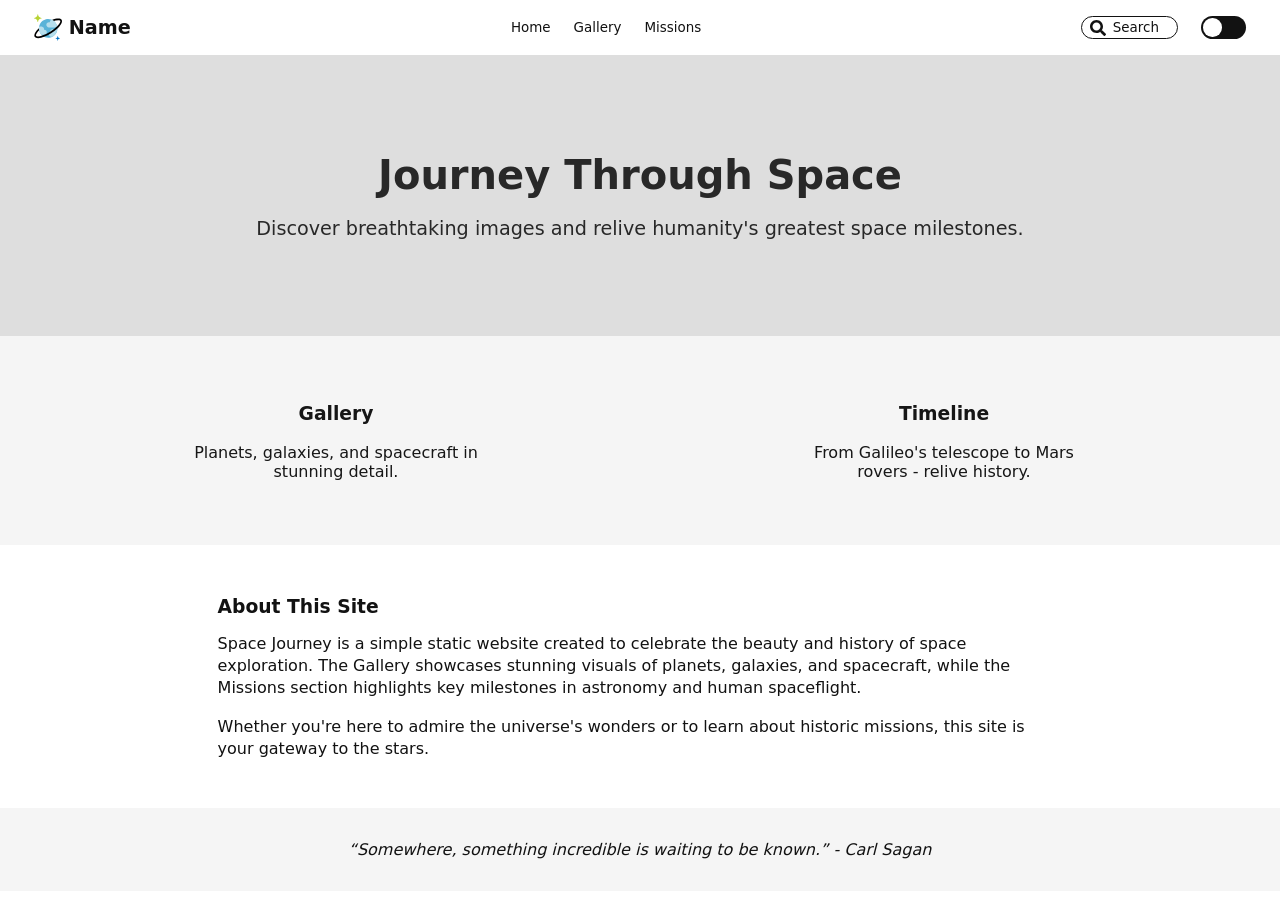
==== index.html @ 2eaf21ef "moved from pages folder" ====
<!DOCTYPE html>
<html lang="en">

<head>
    <meta charset="UTF-8">
    <meta name="viewport" content="width=device-width, initial-scale=1.0">
    <meta name="description" content="Design of a static website about Space for hands-on web development practice.">
    <link rel="stylesheet" href="../style/style.css">
    <link rel="stylesheet" href="../navbar/ham_menu.css">
    <link rel="stylesheet" href="../navbar/search_bar.css">
    <link rel="stylesheet" href="../navbar/search_result.css">
    <link rel="stylesheet" href="../theme/switch_theme.css">
    <link rel="stylesheet" href="../navbar/navbar.css">
    <link rel="stylesheet" href="../home/home.css">
    <title>CosmosCraft - Home</title>
    <link rel="icon" type="image/x-icon" href="../img/icon/cosmos.svg">
</head>

<body>
    <nav>
        <!-- Hamburger Menu Button (left) -->
        <button class="menu-toggle" id="menuToggle">
            <div class="hamburger"></div>
        </button>

        <!-- Brand / Logo (center) -->
        <div class="nav-left">
            <ul>
                <li>
                    <a href="index.html">
                        <img src="../img/icon/cosmos.svg" alt="logo" class="brand-logo">
                    </a>
                    <span>
                        <a href="index.html">Name</a>
                    </span>
                </li>
            </ul>
        </div>

        <!-- Navigation Links (collapsible centre menu) -->
        <div class="nav-center">
            <ul>
                <li><a href="index.html">Home</a></li>
                <li><a href="gallery.html">Gallery</a></li>
                <li><a href="missions.html">Missions</a></li>
            </ul>
        </div>

        <!-- Search / Theme (right) -->
        <div class="nav-right">
            <ul>
                <li class="search-container">
                    <div class="search-box" id="searchBox">
                        <div class="search-icon"></div>
                        <span class="search-label">Search</span>
                        <input type="text" id="searchInput" placeholder="Search..." autocomplete="off">
                        <button class="cancel" id="cancelBtn"></button>
                    </div>
                    <!-- Dropdown results -->
                    <div class="search-results" id="searchResults"></div>
                </li>
                <li>
                    <button class="theme-toggle" id="themeToggle">
                        <div class="toggle-circle"></div>
                    </button>
                </li>
            </ul>
        </div>
    </nav>

    <!-- Hero Section -->
    <section class="main-heading">
        <h2>Journey Through Space</h2>
        <p>Discover breathtaking images and relive humanity's greatest space milestones.</p>
    </section>

    <!-- Highlights -->
    <section class="highlights">
        <div class="highlight">
            <h3>Gallery</h3>
            <p>Planets, galaxies, and spacecraft in stunning detail.</p>
        </div>
        <div class="highlight">
            <h3>Timeline</h3>
            <p>From Galileo's telescope to Mars rovers - relive history.</p>
        </div>
    </section>
    <section class="content">
        <h3>About This Site</h3>
        <p>
            Space Journey is a simple static website created to celebrate the beauty and history of space exploration.
            The Gallery showcases stunning visuals of planets, galaxies, and spacecraft, while the Missions section
            highlights key milestones in astronomy and human spaceflight.
        </p>
        <p>
            Whether you're here to admire the universe's wonders or to learn about historic missions,
            this site is your gateway to the stars.
        </p>
    </section>

    <!-- Footer -->
    <footer>
        <p>“Somewhere, something incredible is waiting to be known.” - Carl Sagan</p>
    </footer>

    <!-- scripts -->
    <script src="../navbar/hamburger_menu.js"></script>
    <script src="../navbar/serach.js"></script>
    <script src="../theme/switch_theme.js"></script>
</body>

</html>
---- style/style.css ----
:root {
    --main-heading-font: Verdana, Geneva, Tahoma, sans-serif;
    --main-body-font: 'Franklin Gothic Medium', 'Arial Narrow', Arial, sans-serif;
    --close-icon: "\2716";

    --page-bg: rgb(255, 255, 255);
    --primary-text-color: rgb(18, 18, 18);
    --secondary-text-color: rgb(68, 68, 68);
    --border-color: rgb(176, 176, 176);
    --hover-color: rgb(160, 160, 160);
    --button-color: rgb(136, 136, 136);
    --overlay-color: rgba(250, 250, 250, 0.99);
    --overlay-secondary-color: rgba(245, 245, 245, 0.99);
}

body {
    margin: 0;
    padding: 0;
    font-family: system-ui, -apple-system, BlinkMacSystemFont, 'Segoe UI', Roboto, Oxygen, Ubuntu, Cantarell, 'Open Sans', 'Helvetica Neue', sans-serif;
    background-color: var(--page-bg);
    color: var(--primary-text-color);
}

body.dark-theme {
    --page-bg: rgb(18, 18, 18);
    --primary-text-color: rgb(224, 224, 224);
    --secondary-text-color: rgb(176, 176, 176);
    --border-color: rgb(68, 68, 68);
    --overlay-color: rgb(23, 23, 23, 0.99);
    --overlay-secondary-color: rgb(28, 28, 28, 0.99);
}

.background {
    background-color: var(--page-bg);
}

.icon {
    display: inline-block;
    width: 1.5rem;
    height: 1.5rem;
    vertical-align: middle;
}

.text_link {
    display: inline-block;
    font-family: var(--main-body-font);
    font-size: small;
    font-style: italic;
}
---- navbar/ham_menu.css ----
/* ===== HAMBURGER MENU BUTTON ===== */
.menu-toggle {
    display: none;
    /* Hidden on desktop */
    background-color: transparent;
    border: none;
    cursor: pointer;
    padding: 0.2rem;
    z-index: 11;
}

.hamburger {
    display: block;
    width: 1.5rem;
    height: 0.15rem;
    border-radius: 2px;
    background-color: var(--primary-text-color);
    /* middle bar */
    position: relative;
    transition: all 0.3s ease;
}

.hamburger::before,
.hamburger::after {
    content: '';
    position: absolute;
    width: 100%;
    height: 0.15rem;
    border-radius: 2px;
    background-color: var(--primary-text-color);
    left: 0;
    transition: all 0.3s ease;
}

.hamburger::before {
    top: -5px;
}

.hamburger::after {
    top: 5px;
}

/* Hamburger animation when active */
.menu-toggle.active .hamburger {
    background-color: transparent;
}

.menu-toggle.active .hamburger::before {
    top: 0;
    transform: rotate(45deg);
}

.menu-toggle.active .hamburger::after {
    top: 0;
    transform: rotate(-45deg);
}

.menu-toggle:hover {
  background-color: transparent; /* keep it clear */
  box-shadow: none;              /* remove default focus/hover shadow */
}
---- navbar/search_bar.css ----
/* Container for positioning context */
.search-container {
  position: relative;
  /* This creates positioning context */
  display: inline-block;
  /* Maintains space even when search-box is absolute */
  min-width: fit-content;
  /* Reserves minimum space */
}

.search-box {
  display: flex;
  align-items: center;
  justify-content: center;
  background-color: var(--nav-bg);
  border-radius: 9999px;
  padding: 2px 8px;
  border: 1px solid var(--primary-text-color);
  cursor: pointer;
  gap: 0.4rem;
  width: fit-content;
  margin: 0;
  transition: all 0.3s cubic-bezier(0.4, 0, 0.2, 1);
  /* Smoother easing */
  position: relative;
  /* Always positioned, just changes to absolute */
}

/* Expanded state - floats over navbar, expands LEFT */
.search-box.expanded {
  position: absolute;
  right: 0;
  /* Anchor to right edge, expands leftward */
  top: 50%;
  transform: translateY(-50%);
  transform-origin: right left;
  width: var(--dynamic-width);
  /* Fixed width when expanded */
  z-index: 12;
  /* Above other elements */
  background-color: var(--nav-bg);
  /* Match navbar background */
}

.search-label {
  font-size: var(--nav-font-size);
  color: var(--primary-text-color);
  transition: opacity 0.25s ease, width 0.25s ease;
  /* Faster transition */
  white-space: nowrap;
}

.search-icon {
  width: 1rem;
  height: 1rem;
  background-color: var(--primary-text-color);
  -webkit-mask: url("../img/icon/search-solid.svg") no-repeat center;
  mask: url("../img/icon/search-solid.svg") no-repeat center;
  -webkit-mask-size: contain;
  mask-size: contain;
}

.search-box.expanded .search-label {
  opacity: 0;
  width: 0;
  pointer-events: none;
}

.search-box input {
  border: none;
  outline: none;
  background: transparent;
  font-size: var(--nav-font-size);
  color: var(--primary-text-color);
  width: 0;
  opacity: 0;
  transition: opacity 0.3s ease 0.1s, width 0.3s ease;
}

.search-box.expanded input {
  width: 100%;
  /* Fill available space */
  flex: 1;
  /* Take remaining space */
  opacity: 1;
}

.search-box .cancel {
  border: none;
  background: transparent;
  color: var(--primary-text-color);
  cursor: pointer;
  display: none;
  flex-shrink: 0;
  /* Don't shrink */
  font-size: 1rem;
}

.search-box.expanded .cancel {
  display: inline-flex;
  align-items: center;
}

.cancel::before {
  content: var(--close-icon);
  color: var(--primary-text-color);
  font-size: 1rem;
}


/* Ensure icons don't shrink */
.search-box {
  flex-shrink: 0;
  display: flex;
  align-items: center;
}

/* ===== HIDE CENTER ELEMENTS WHEN SEARCH IS ACTIVE ===== */

/* Desktop (>768px): Hide nav-center (navigation links) */
@media (min-width: 769px) {

  .search-box.expanded~* .nav-center,
  nav:has(.search-box.expanded) .nav-center {
    opacity: 0;
    visibility: hidden;
    pointer-events: none;
    transition: opacity 0.2s ease, visibility 0.2s ease;
  }
}

/* Mobile/Tablet (≤768px): Hide nav-left (brand/logo) */
@media (max-width: 768px) {
  nav:has(.search-box.expanded) .nav-left {
    opacity: 0;
    visibility: hidden;
    pointer-events: none;
    transition: opacity 0.2s ease, visibility 0.2s ease;
  }

  /* Keep hamburger menu visible */
  nav:has(.search-box.expanded) .menu-toggle {
    opacity: 1;
    visibility: visible;
    pointer-events: auto;
  }
}

nav:has(.search-box.expanded)::before {
  content: '';
  position: absolute;
  top: 0;
  left: 0;
  right: 0;
  bottom: 0;
  background: var(--nav-bg);
  opacity: 0.95;
  z-index: 11;
  pointer-events: none;
}

nav:has(.search-box.expanded) .search-box {
  z-index: 12;
}
---- navbar/search_result.css ----
/* Search Results Dropdown */
.search-results {
    position: absolute;
    top: calc(100% + 8px);
    right: 0;
    width: var(--dynamic-width);
    background-color: var(--overlay-color);
    border: 1px solid var(--primary-text-color);
    border-radius: 0.5rem;
    overflow: hidden;
    z-index: 100;
    display: none;
    /* Hidden by default */
    max-height: 400px;
    overflow-y: auto;
}

.search-results.visible {
    display: block;
}

/* No results message */
.search-no-results {
    padding: 1rem;
    text-align: center;
    color: var(--primary-text-color);
    font-size: var(--nav-font-size);
}

/* Individual result item */
.search-result-item {
    display: flex;
    align-items: center;
    gap: 0.75rem;
    padding: 0.6rem 1rem;
    cursor: pointer;
    transition: background-color 0.2s ease;
    text-decoration: none;
    color: var(--primary-text-color);
}

.search-result-item:hover {
    background-color: var(--color-hover);
}

/* Thumbnail in result */
.search-result-item img {
    width: 2.5rem;
    height: auto;
    object-fit: cover;
    border-radius: 0.25rem;
    flex-shrink: 0;
}

/* Result text */
.search-result-text {
    display: flex;
    flex-direction: column;
    gap: 0.2rem;
}

.search-result-title {
    font-size: 0.9rem;
    font-weight: bold;
    color: var(--primary-text-color);
}

.search-result-desc {
    font-size: 0.8rem;
    opacity: 0.7;
}

/* Highlight matched text */
.search-result-title mark,
.search-result-desc mark {
    background-color: yellow;
    color: black;
    border-radius: 2px;
    padding: 0 2px;
}

/* Scrollbar styling */
.search-results::-webkit-scrollbar {
    width: 4px;
}

.search-results::-webkit-scrollbar-thumb {
    background-color: var(--primary-text-color);
    border-radius: 4px;
    opacity: 0.5;
}
---- theme/switch_theme.css ----
.theme-toggle {
    width: clamp(24px, 5vh, 60px);
    height: clamp(12px, 2.5vh, 30px);
    background-color: var(--primary-text-color);
    border-radius: 9999px;
    border: none;
    cursor: pointer;
    position: relative;
    display: inline-flex;
    align-items: center;
    justify-content: flex-start;
    margin: 0;
    padding: 0;
    transition: background-color 0.3s ease;
}

.toggle-circle {
    width: calc(50% - 4px);
    /* Knob is half width minus padding */
    height: calc(100% - 4px);
    /* Slightly smaller than track */
    background-color: var(--page-bg);
    border-radius: 50%;
    position: absolute;
    top: 2px;
    /* Center vertically */
    left: 2px;
    /* Start position */
    transition: left 0.3s ease, background-color 0.3s ease;
}

body.dark-theme .toggle-circle {
    left: calc(50% + 2px);
}

.theme-toggle:hover{
    background-color: var(--primary-text-color);
}
---- navbar/navbar.css ----
:root {
    --nav-gap: clamp(0.4rem, 0.3vw + 0.2rem, 1.2rem);
    --nav-padding-x: 2vw;
    --nav-item-padding: min(1vh, 0.5rem) min(1vw, 0.5rem);
    --nav-font-size: clamp(0.8rem, 0.8vw + 0.2rem, 1.5rem);
    --brand-font-size: clamp(1.2rem, 1vw + 0.4rem, 2rem);
    --border-radius: min(1vw, 8px);
}

/* ===== NAVIGATION ===== */
nav {
    display: flex;
    justify-content: space-between;
    align-items: center;
    position: sticky;
    top: 0;
    z-index: 10;
    background-color: var(--page-bg);
    color: var(--primary-text-color);
    padding: 0.5rem var(--nav-padding-x);
}

nav ul {
    display: flex;
    align-items: center;
    padding: 0;
    margin: 0;
    list-style-type: none;
    gap: var(--nav-gap);
}

nav li {
    list-style-type: none;
    padding: 0.2rem;
    font-weight: 400;
    border-radius: var(--border-radius);
}

nav li a {
    text-decoration: none;
    color: var(--primary-text-color);
}

/* ===== NAV SECTIONS ===== */
.nav-left ul {
    justify-content: flex-start;
}

.nav-center ul {
    justify-content: center;
}

.nav-right ul {
    justify-content: flex-end;
}

/* ===== NAV ITEMS ===== */
.nav-left li {
    display: flex;
    align-items: center;
    gap: 0.4rem;
    font-weight: bold;
    font-size: var(--brand-font-size);
    padding: 0.2rem 0.5rem;
}

.nav-center li,
.nav-right li {
    display: flex;
    align-items: center;
    font-size: var(--nav-font-size);
    padding: var(--nav-item-padding);
}

/* Hover Effects */
.nav-center li:hover {
    background-color: var(--hover-color);
}

/* Icons & Images */
.nav-left img {
    max-width: 1.8rem;
    height: auto;
    object-fit: contain;
    display: block;
}

.nav-left span,
.nav-right span {
    line-height: 1;
}

/* ===== TABLET (768px and below) ===== */
@media (max-width: 768px) {
    :root {
        --nav-padding-x: 1rem;
        --nav-gap: 0.5rem;
    }

    nav {
        flex-wrap: wrap;
    }

    /* Hamburger on left */
    .menu-toggle {
        display: block;
        order: 1;
        color: var(--primary-text-color);
    }

    /* Brand/logo in center */
    .nav-left {
        order: 2;
        flex: 1;
        display: flex;
        justify-content: center;
    }

    /* Sign-in/theme icons on right */
    .nav-right {
        order: 3;
        display: flex;
        justify-content: flex-end;
    }

    /* Hide center nav by default */
    .nav-center {
        display: none;
        order: 4;
        width: 100%;
        margin-top: 0.5rem;
        background-color: var(--page-bg);
        padding: 1rem 0;
    }

    .nav-center.active {
        display: block;
    }

    .nav-center ul {
        flex-direction: column;
        width: 100%;
        gap: 0.5rem;
    }

    .nav-center li {
        width: 100%;
        text-align: center;
        font-size: 1rem;
        padding: 0.75rem;
    }

    .nav-center li:hover {
        background-color: var(--hover-color);
    }

    /* Icons only on right */
    .nav-right ul > li > span {
        display: none;
    }
}

/* ===== MOBILE (576px and below) ===== */
@media (max-width: 576px) {
    :root {
        --nav-padding-x: 0.5rem;
        --nav-gap: 0.3rem;
    }

    .nav-center li {
        font-size: 0.95rem;
        padding: 0.7rem;
    }

    .nav-right li img {
        width: 1.3rem;
    }

    .nav-left img {
        width: 1.5rem;
    }
}

/* ===== VERY SMALL MOBILE (400px and below) ===== */
@media (max-width: 400px) {
    .nav-center li {
        font-size: 0.85rem;
        padding: 0.6rem;
    }
}
---- home/home.css ----
/* Hero */
.main-heading {
  text-align: center;
  padding: 4rem 2rem;
  background: var(--overlay-secondary-color);
  filter: invert(10%);
}

.main-heading h2 {
  font-size: 2.5rem;
  margin-bottom: 1rem;
}

.main-heading p {
  font-size: 1.2rem;
  margin-bottom: 2rem;
}

/* Highlights */
.highlights {
  display: flex;
  justify-content: space-around;
  padding: 3rem 2rem;
  background: var(--overlay-color);
  filter: invert(2%);
}

.highlight {
  max-width: 18rem;
  text-align: center;
}

/* Content */
.content {
  padding: 2rem;
  /* background:; */
  max-width: 66%;
  margin: 0 auto;
}

.content h3 {
  margin-bottom: 1rem;
}

.content p {
  margin-bottom: 1rem;
  line-height: 1.4;
}

/* Footer */
footer {
  text-align: center;
  padding: 1rem;
  background: var(--overlay-secondary-color);
  font-style: italic;
}
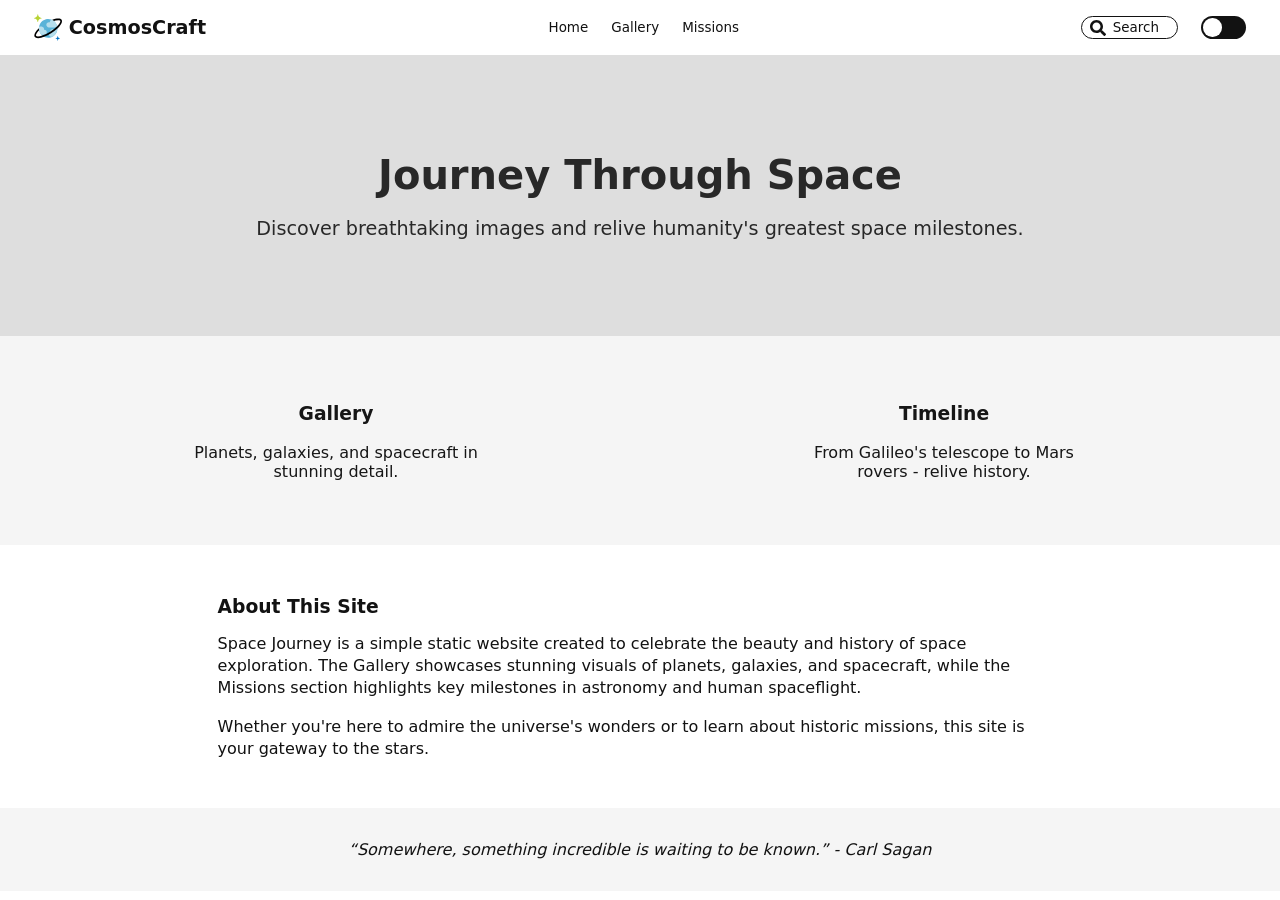
==== commit 3ac09339: "Add color-scheme meta and update site name Add meta name="color-scheme" content="light dark" to inde" ====
--- a/index.html
+++ b/index.html
@@ -5,15 +5,16 @@
     <meta charset="UTF-8">
     <meta name="viewport" content="width=device-width, initial-scale=1.0">
     <meta name="description" content="Design of a static website about Space for hands-on web development practice.">
-    <link rel="stylesheet" href="../style/style.css">
-    <link rel="stylesheet" href="../navbar/ham_menu.css">
-    <link rel="stylesheet" href="../navbar/search_bar.css">
-    <link rel="stylesheet" href="../navbar/search_result.css">
-    <link rel="stylesheet" href="../theme/switch_theme.css">
-    <link rel="stylesheet" href="../navbar/navbar.css">
-    <link rel="stylesheet" href="../home/home.css">
+    <meta name="color-scheme" content="light dark">
+    <link rel="stylesheet" href="style/style.css">
+    <link rel="stylesheet" href="navbar/ham_menu.css">
+    <link rel="stylesheet" href="navbar/search_bar.css">
+    <link rel="stylesheet" href="navbar/search_result.css">
+    <link rel="stylesheet" href="theme/switch_theme.css">
+    <link rel="stylesheet" href="navbar/navbar.css">
+    <link rel="stylesheet" href="home/home.css">
     <title>CosmosCraft - Home</title>
-    <link rel="icon" type="image/x-icon" href="../img/icon/cosmos.svg">
+    <link rel="icon" type="image/x-icon" href="img/icon/cosmos.svg">
 </head>
 
 <body>
@@ -28,10 +29,10 @@
             <ul>
                 <li>
                     <a href="index.html">
-                        <img src="../img/icon/cosmos.svg" alt="logo" class="brand-logo">
+                        <img src="img/icon/cosmos.svg" alt="logo" class="brand-logo">
                     </a>
                     <span>
-                        <a href="index.html">Name</a>
+                        <a href="index.html">CosmosCraft</a>
                     </span>
                 </li>
             </ul>
@@ -41,8 +42,8 @@
         <div class="nav-center">
             <ul>
                 <li><a href="index.html">Home</a></li>
-                <li><a href="gallery.html">Gallery</a></li>
-                <li><a href="missions.html">Missions</a></li>
+                <li><a href="pages/gallery.html">Gallery</a></li>
+                <li><a href="pages/missions.html">Missions</a></li>
             </ul>
         </div>
 
@@ -104,9 +105,9 @@
     </footer>
 
     <!-- scripts -->
-    <script src="../navbar/hamburger_menu.js"></script>
-    <script src="../navbar/serach.js"></script>
-    <script src="../theme/switch_theme.js"></script>
+    <script src="navbar/hamburger_menu.js"></script>
+    <script src="navbar/serach.js"></script>
+    <script src="theme/switch_theme.js"></script>
 </body>
 
 </html>
--- a/navbar/navbar.css
+++ b/navbar/navbar.css
@@ -128,9 +128,8 @@
         display: none;
         order: 4;
         width: 100%;
-        margin-top: 0.5rem;
+        margin-top: 0.2rem;
         background-color: var(--page-bg);
-        padding: 1rem 0;
     }
 
     .nav-center.active {
@@ -140,14 +139,19 @@
     .nav-center ul {
         flex-direction: column;
         width: 100%;
-        gap: 0.5rem;
+        padding: 0;
+        align-items: flex-start;
     }
 
     .nav-center li {
         width: 100%;
-        text-align: center;
+        text-align: left;
         font-size: 1rem;
-        padding: 0.75rem;
+    }
+
+    .nav-center li a{
+        width: 100%;
+        text-align: left;
     }
 
     .nav-center li:hover {
@@ -155,7 +159,7 @@
     }
 
     /* Icons only on right */
-    .nav-right ul > li > span {
+    .nav-right ul > li > div > span {
         display: none;
     }
 }
@@ -169,7 +173,6 @@
 
     .nav-center li {
         font-size: 0.95rem;
-        padding: 0.7rem;
     }
 
     .nav-right li img {
@@ -185,6 +188,5 @@
 @media (max-width: 400px) {
     .nav-center li {
         font-size: 0.85rem;
-        padding: 0.6rem;
     }
 }
